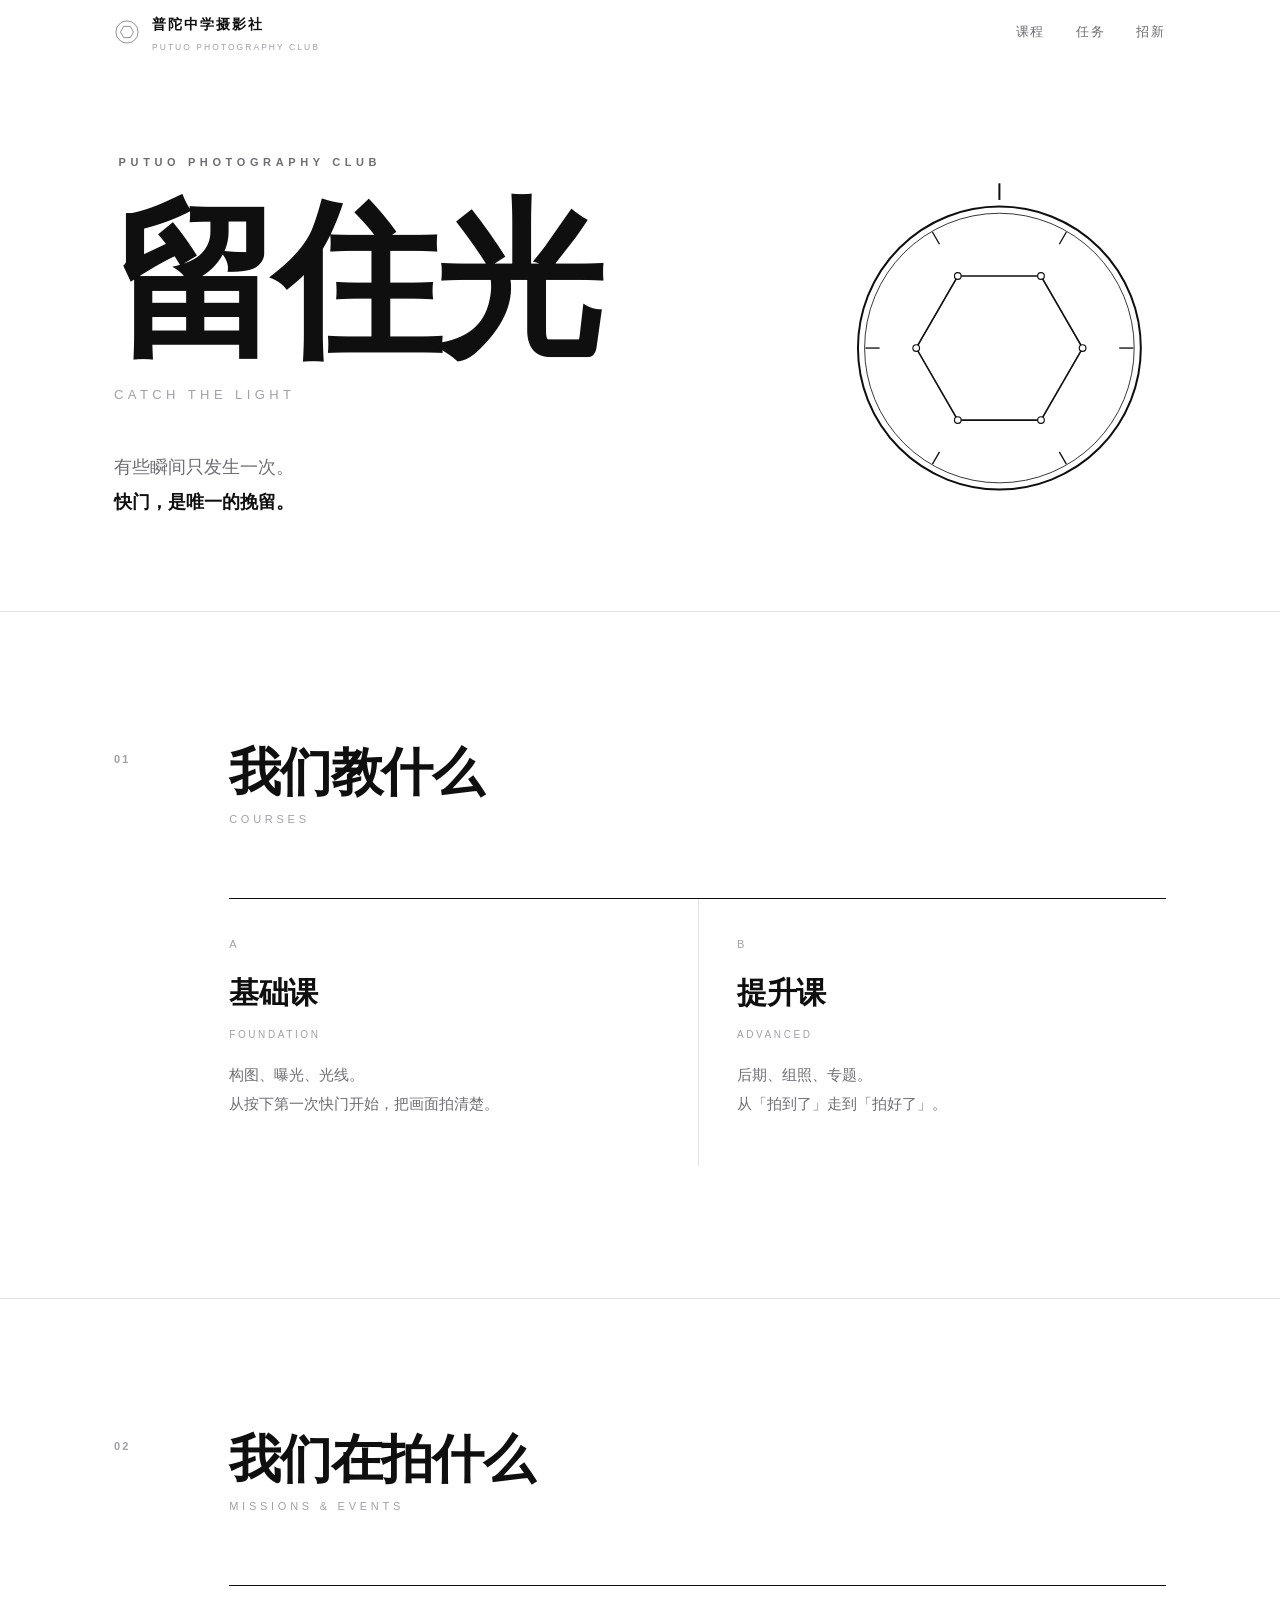
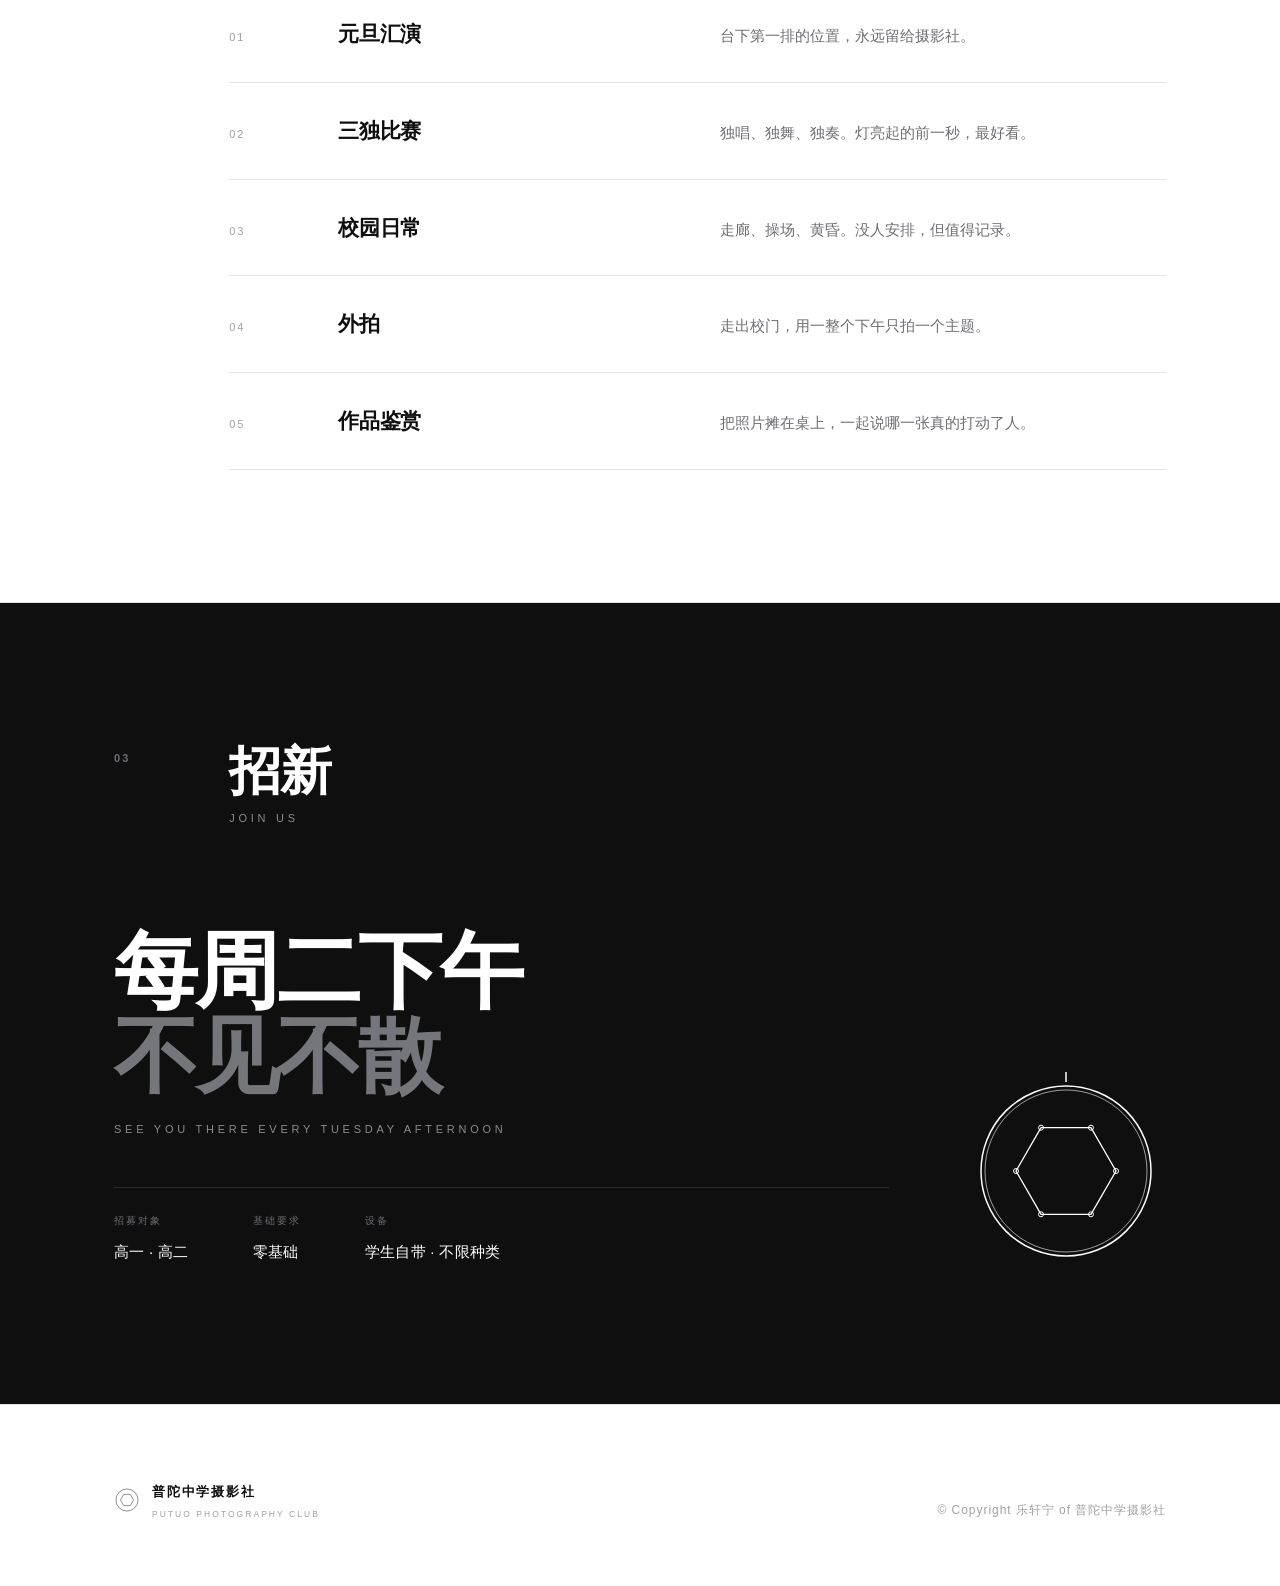
==== aaa.html @ 0f99c219 "Add files via upload" ====
<!DOCTYPE html>
<html lang="zh-CN">
<head>
<meta charset="UTF-8">
<meta name="viewport" content="width=device-width, initial-scale=1">
<title>普陀中学摄影社 — 留住光</title>
<meta name="description" content="普陀中学摄影社 2026 招新。零基础可加入，每周二下午，不见不散。">
<link rel="icon" href="data:image/svg+xml,%3Csvg xmlns='http://www.w3.org/2000/svg' viewBox='0 0 100 100'%3E%3Cg fill='none' stroke='%23000' stroke-width='5'%3E%3Ccircle cx='50' cy='50' r='42'/%3E%3Cpath d='M50 26 L71 38 L71 62 L50 74 L29 62 L29 38 Z'/%3E%3C/g%3E%3C/svg%3E">
<style>
/* ============================================================
   普陀中学摄影社 — 单文件站点
   设计系统：细线 / 黑白 / 字距 / 六边形光孔
   ============================================================ */

:root{
  --ink:#0f0f0f;
  --paper:#ffffff;
  --muted:#6e6e73;
  --faint:#a1a1a6;
  --line:#e3e3e5;

  --pad: clamp(20px, 5vw, 64px);
  --maxw: 1180px;

  --ease: cubic-bezier(.22,.61,.24,1);
}

*,*::before,*::after{ margin:0; padding:0; box-sizing:border-box; }

html{
  -webkit-text-size-adjust:100%;
  scroll-behavior:smooth;
}
section[id]{ scroll-margin-top:64px; }

body{
  background:var(--paper);
  color:var(--ink);
  font-family:-apple-system, BlinkMacSystemFont, "SF Pro Display", "PingFang SC",
              "Helvetica Neue", "Hiragino Sans GB", "Microsoft YaHei", sans-serif;
  font-size:16px;
  line-height:1.7;
  -webkit-font-smoothing:antialiased;
  text-rendering:optimizeLegibility;
  overflow-x:hidden;
}

::selection{ background:var(--ink); color:var(--paper); }

a{ color:inherit; text-decoration:none; }
img{ display:block; max-width:100%; }

/* ---------- 通用容器 ---------- */
.wrap{
  width:100%;
  max-width:var(--maxw);
  margin:0 auto;
  padding:0 var(--pad);
}

/* ---------- 顶部导航 ---------- */
.nav{
  position:fixed; inset:0 0 auto 0; z-index:100;
  background:rgba(255,255,255,.82);
  backdrop-filter:saturate(180%) blur(14px);
  -webkit-backdrop-filter:saturate(180%) blur(14px);
  border-bottom:1px solid transparent;
  transition:border-color .4s var(--ease), background .4s var(--ease);
}
.nav.is-scrolled{ border-bottom-color:var(--line); }

.nav-inner{
  max-width:var(--maxw); margin:0 auto;
  padding:0 var(--pad);
  height:64px;
  display:flex; align-items:center; justify-content:space-between; gap:24px;
}

.brand{ display:flex; align-items:center; gap:12px; }
.brand svg{ width:26px; height:26px; flex:0 0 auto; }
.brand .name{
  font-size:14px; font-weight:600; letter-spacing:.14em;
}
.brand .sub{
  display:block; font-size:8.5px; letter-spacing:.24em;
  color:var(--faint); text-transform:uppercase; margin-top:3px; font-weight:500;
}

.nav-links{ display:flex; gap:clamp(18px,2.4vw,36px); }
.nav-links a{
  font-size:13px; letter-spacing:.14em; color:var(--muted);
  padding:6px 0; position:relative; transition:color .3s var(--ease);
}
.nav-links a::after{
  content:""; position:absolute; left:0; bottom:0;
  width:100%; height:1px; background:var(--ink);
  transform:scaleX(0); transform-origin:right;
  transition:transform .45s var(--ease);
}
.nav-links a:hover{ color:var(--ink); }
.nav-links a:hover::after{ transform:scaleX(1); transform-origin:left; }

.menu-btn{
  display:none; width:40px; height:40px; margin-right:-8px;
  background:none; border:0; cursor:pointer; position:relative;
}
.menu-btn span{
  position:absolute; left:10px; width:20px; height:1px; background:var(--ink);
  transition:transform .4s var(--ease), opacity .3s var(--ease);
}
.menu-btn span:nth-child(1){ top:16px; }
.menu-btn span:nth-child(2){ top:23px; }
.menu-btn[aria-expanded="true"] span:nth-child(1){ transform:translateY(3.5px) rotate(45deg); }
.menu-btn[aria-expanded="true"] span:nth-child(2){ transform:translateY(-3.5px) rotate(-45deg); }

.mobile-menu{
  display:none; border-top:1px solid var(--line); background:var(--paper);
}
.mobile-menu a{
  display:block; padding:16px var(--pad);
  font-size:15px; letter-spacing:.12em;
  border-bottom:1px solid var(--line);
}
.mobile-menu.is-open{ display:block; }

/* ---------- 首屏 ---------- */
.hero{
  padding-top:clamp(120px, 17vh, 190px);
  padding-bottom:clamp(64px, 10vh, 120px);
  position:relative;
}
.hero-grid{
  display:grid;
  grid-template-columns:minmax(0,1fr) auto;
  align-items:center;
  gap:clamp(24px, 5vw, 72px);
}

.eyebrow{
  font-size:11px; letter-spacing:.42em; text-transform:uppercase;
  color:var(--muted); font-weight:600; padding-left:.42em;
  margin-bottom:clamp(20px,3vw,32px);
}

h1{
  font-size:clamp(64px, 13.5vw, 168px);
  line-height:.92;
  letter-spacing:-.035em;
  font-weight:600;
  margin-left:-.02em;
}

.hero-en{
  margin-top:clamp(16px,2.4vw,26px);
  font-size:clamp(11px,1.3vw,13px);
  letter-spacing:.34em; text-transform:uppercase;
  color:var(--faint); font-weight:500;
}

.hero-desc{
  margin-top:clamp(28px,4vw,44px);
  font-size:clamp(15px,1.6vw,18px);
  line-height:1.95; color:var(--muted);
  max-width:26em;
}
.hero-desc strong{ color:var(--ink); font-weight:600; }

/* 光孔图形 */
.aperture{
  width:clamp(200px, 26vw, 340px);
  height:clamp(200px, 26vw, 340px);
  flex:0 0 auto;
  color:var(--ink);
  will-change:transform;
}
.aperture svg{ width:100%; height:100%; display:block; }

/* ---------- 分节 ---------- */
.sec{
  padding:clamp(72px, 11vw, 132px) 0;
  border-top:1px solid var(--line);
}
.sec-head{
  display:grid;
  grid-template-columns:clamp(48px,6vw,88px) minmax(0,1fr);
  gap:clamp(16px,3vw,40px);
  align-items:start;
  margin-bottom:clamp(40px,6vw,72px);
}
.sec-num{
  font-size:11px; letter-spacing:.2em; color:var(--faint);
  font-weight:600; padding-top:.55em;
}
h2{
  font-size:clamp(30px, 4.4vw, 52px);
  line-height:1.08;
  letter-spacing:-.025em;
  font-weight:600;
}
h2 .en{
  display:block; margin-top:14px;
  font-size:11px; letter-spacing:.34em; text-transform:uppercase;
  color:var(--faint); font-weight:500;
}

.sec-body{
  display:grid;
  grid-template-columns:clamp(48px,6vw,88px) minmax(0,1fr);
  gap:clamp(16px,3vw,40px);
}
.sec-body > .content{ max-width:none; }
.content p{ max-width:38em; }

p{ color:var(--muted); }

/* 课程 —— 两栏 */
.courses{
  display:grid; grid-template-columns:repeat(2,minmax(0,1fr));
  gap:0;
  border-top:1px solid var(--ink);
}
.course{ padding:clamp(24px,3vw,36px) clamp(20px,3vw,40px) clamp(32px,4vw,48px) 0; }
.course + .course{ border-left:1px solid var(--line); padding-left:clamp(20px,3vw,40px); }
.course .idx{ font-size:11px; letter-spacing:.2em; color:var(--faint); }
.course h3{
  font-size:clamp(22px,2.8vw,30px); font-weight:600;
  letter-spacing:-.015em; margin-top:14px;
}
.course .en{
  display:block; margin-top:8px; font-size:10px; letter-spacing:.26em;
  text-transform:uppercase; color:var(--faint);
}
.course p{ margin-top:18px; font-size:15px; line-height:1.9; max-width:24em; }

/* 任务与活动 —— 列表 */
.list{ border-top:1px solid var(--ink); }
.list-item{
  display:grid;
  grid-template-columns:clamp(40px,6vw,80px) minmax(0,1.1fr) minmax(0,1.4fr);
  gap:clamp(12px,3vw,32px);
  align-items:baseline;
  padding:clamp(20px,2.6vw,30px) 0;
  border-bottom:1px solid var(--line);
  transition:padding-left .45s var(--ease);
}
.list-item:hover{ padding-left:10px; }
.list-item .n{ font-size:11px; letter-spacing:.18em; color:var(--faint); }
.list-item .t{ font-size:clamp(17px,2vw,21px); font-weight:600; letter-spacing:-.01em; }
.list-item .d{ font-size:14.5px; line-height:1.85; color:var(--muted); }

/* ---------- 招新（反白） ---------- */
.join{
  background:var(--ink); color:var(--paper);
  padding:clamp(80px,12vw,140px) 0;
}
.join .sec-num{ color:#6c6c72; }
.join h2{ color:var(--paper); }
.join .en{ color:#8b8b91; }
.join-inner{
  display:grid; grid-template-columns:minmax(0,1fr) auto;
  gap:clamp(32px,6vw,80px); align-items:end;
}
.join-big{
  font-size:clamp(40px,7vw,84px);
  line-height:1.02; letter-spacing:-.03em; font-weight:600;
  margin-top:clamp(20px,3vw,32px);
}
.join-big .dim{ color:#75757c; }
.join-en{
  margin-top:20px; font-size:11px; letter-spacing:.34em;
  text-transform:uppercase; color:#8b8b91;
}
.join-meta{
  margin-top:clamp(32px,5vw,48px);
  display:flex; gap:clamp(28px,5vw,64px); flex-wrap:wrap;
  border-top:1px solid #2a2a2e; padding-top:24px;
}
.join-meta .k{ font-size:10px; letter-spacing:.2em; color:#6c6c72; margin-bottom:10px; }
.join-meta .v{ font-size:15px; letter-spacing:.02em; }

.join-mark{ width:clamp(120px,16vw,200px); opacity:.9; }
.join-mark svg{ width:100%; height:auto; display:block; }

/* ---------- 页脚 ---------- */
.foot{
  padding:clamp(48px,7vw,72px) 0 clamp(40px,6vw,64px);
  border-top:1px solid var(--line);
}
.foot-inner{
  display:flex; justify-content:space-between; align-items:flex-end; gap:32px; flex-wrap:wrap;
}
.foot .brand .name{ font-size:13px; }
.foot .legal{
  text-align:right; font-size:12px; letter-spacing:.08em;
  color:var(--faint); line-height:1.9;
}

/* ---------- 滚动显现 ---------- */
.reveal{
  opacity:0; transform:translateY(22px);
  transition:opacity .9s var(--ease), transform .9s var(--ease);
}
.reveal.is-in{ opacity:1; transform:none; }

/* ---------- 响应式 ---------- */
@media (max-width: 900px){
  .hero-grid{ grid-template-columns:1fr; }
  .aperture{ width:clamp(150px,40vw,220px); height:clamp(150px,40vw,220px); order:-1; margin-bottom:8px; }
  .courses{ grid-template-columns:1fr; }
  .course + .course{ border-left:0; border-top:1px solid var(--line); padding-left:0; }
  .join-inner{ grid-template-columns:1fr; }
  .join-mark{ display:none; }
}

@media (max-width: 720px){
  .nav-links{ display:none; }
  .join-meta{ flex-direction:column; gap:20px; }
  .join-meta > div{ display:flex; align-items:baseline; gap:14px; }
  .join-meta .k{ margin-bottom:0; min-width:64px; }
  .menu-btn{ display:block; }
  .sec-head,.sec-body{ grid-template-columns:1fr; gap:14px; }
  .sec-num{ padding-top:0; }
  .list-item{ grid-template-columns:40px minmax(0,1fr); }
  .list-item .d{ grid-column:2; }
  .foot-inner{ flex-direction:column; align-items:flex-start; }
  .foot .legal{ text-align:left; }
}

@media (prefers-reduced-motion: reduce){
  html{ scroll-behavior:auto; }
  *,*::before,*::after{ animation:none !important; transition:none !important; }
  .reveal{ opacity:1; transform:none; }
}
</style>
</head>
<body>

<!-- ================= 导航 ================= -->
<header class="nav" id="nav">
  <div class="nav-inner">
    <a class="brand" href="#top" aria-label="返回顶部">
      <svg viewBox="0 0 400 400" fill="none" stroke="currentColor" stroke-width="7" aria-hidden="true">
        <circle cx="200" cy="200" r="170"/>
        <path d="M300 200 L250 286.6 L150 286.6 L100 200 L150 113.4 L250 113.4 Z"/>
      </svg>
      <span>
        <span class="name">普陀中学摄影社</span>
        <span class="sub">Putuo Photography Club</span>
      </span>
    </a>

    <nav class="nav-links" aria-label="主导航">
      <a href="#courses">课程</a>
      <a href="#missions">任务</a>
      <a href="#join">招新</a>
    </nav>

    <button class="menu-btn" id="menuBtn" aria-expanded="false" aria-label="打开菜单">
      <span></span><span></span>
    </button>
  </div>
  <div class="mobile-menu" id="mobileMenu">
    <a href="#courses">课程</a>
    <a href="#missions">任务</a>
    <a href="#join">招新</a>
  </div>
</header>

<main id="top">

  <!-- ================= 首屏 ================= -->
  <section class="hero">
    <div class="wrap">
      <div class="hero-grid">
        <div>
          <div class="eyebrow">Putuo Photography Club</div>
          <h1>留住光</h1>
          <div class="hero-en">Catch the Light</div>
          <p class="hero-desc">
            有些瞬间只发生一次。<br>
            <strong>快门，是唯一的挽留。</strong>
          </p>
        </div>

        <div class="aperture" id="aperture" aria-hidden="true">
          <svg viewBox="0 0 400 400" fill="none" stroke="currentColor">
            <g transform="translate(0,14)">
              <circle cx="200" cy="200" r="170" stroke-width="2.4"/>
              <circle cx="200" cy="200" r="162" stroke-width="1"/>
              <line x1="361" y1="200" x2="344" y2="200" stroke-width="1.6"/>
              <line x1="280.5" y1="339.43" x2="272" y2="324.71" stroke-width="1.6"/>
              <line x1="119.5" y1="339.43" x2="128" y2="324.71" stroke-width="1.6"/>
              <line x1="39" y1="200" x2="56" y2="200" stroke-width="1.6"/>
              <line x1="119.5" y1="60.57" x2="128" y2="75.29" stroke-width="1.6"/>
              <line x1="280.5" y1="60.57" x2="272" y2="75.29" stroke-width="1.6"/>
              <path d="M300 200 L250 286.6 L150 286.6 L100 200 L150 113.4 L250 113.4 Z" stroke-width="2"/>
              <circle cx="300" cy="200" r="4" stroke-width="1.4" fill="#fff"/>
              <circle cx="250" cy="286.6" r="4" stroke-width="1.4" fill="#fff"/>
              <circle cx="150" cy="286.6" r="4" stroke-width="1.4" fill="#fff"/>
              <circle cx="100" cy="200" r="4" stroke-width="1.4" fill="#fff"/>
              <circle cx="150" cy="113.4" r="4" stroke-width="1.4" fill="#fff"/>
              <circle cx="250" cy="113.4" r="4" stroke-width="1.4" fill="#fff"/>
              <line x1="200" y1="2" x2="200" y2="22" stroke-width="2.4"/>
            </g>
          </svg>
        </div>
      </div>
    </div>
  </section>

  <!-- ================= 01 课程 ================= -->
  <section class="sec" id="courses">
    <div class="wrap">
      <div class="sec-head reveal">
        <div class="sec-num">01</div>
        <h2>我们教什么<span class="en">Courses</span></h2>
      </div>

      <div class="sec-body">
        <div></div>
        <div class="content">
          <div class="courses reveal">
            <div class="course">
              <div class="idx">A</div>
              <h3>基础课</h3>
              <span class="en">Foundation</span>
              <p>构图、曝光、光线。<br>从按下第一次快门开始，把画面拍清楚。</p>
            </div>
            <div class="course">
              <div class="idx">B</div>
              <h3>提升课</h3>
              <span class="en">Advanced</span>
              <p>后期、组照、专题。<br>从「拍到了」走到「拍好了」。</p>
            </div>
          </div>
        </div>
      </div>
    </div>
  </section>

  <!-- ================= 02 任务与活动 ================= -->
  <section class="sec" id="missions">
    <div class="wrap">
      <div class="sec-head reveal">
        <div class="sec-num">02</div>
        <h2>我们在拍什么<span class="en">Missions &amp; Events</span></h2>
      </div>

      <div class="sec-body">
        <div></div>
        <div class="content">
          <div class="list reveal">
            <div class="list-item">
              <div class="n">01</div>
              <div class="t">元旦汇演</div>
              <div class="d">台下第一排的位置，永远留给摄影社。</div>
            </div>
            <div class="list-item">
              <div class="n">02</div>
              <div class="t">三独比赛</div>
              <div class="d">独唱、独舞、独奏。灯亮起的前一秒，最好看。</div>
            </div>
            <div class="list-item">
              <div class="n">03</div>
              <div class="t">校园日常</div>
              <div class="d">走廊、操场、黄昏。没人安排，但值得记录。</div>
            </div>
            <div class="list-item">
              <div class="n">04</div>
              <div class="t">外拍</div>
              <div class="d">走出校门，用一整个下午只拍一个主题。</div>
            </div>
            <div class="list-item">
              <div class="n">05</div>
              <div class="t">作品鉴赏</div>
              <div class="d">把照片摊在桌上，一起说哪一张真的打动了人。</div>
            </div>
          </div>
        </div>
      </div>
    </div>
  </section>

  <!-- ================= 招新 ================= -->
  <section class="sec join" id="join">
    <div class="wrap">
      <div class="sec-head reveal">
        <div class="sec-num">03</div>
        <h2>招新<span class="en">Join Us</span></h2>
      </div>

      <div class="join-inner">
        <div class="reveal">
          <div class="join-big">
            每周二下午<br>
            <span class="dim">不见不散</span>
          </div>
          <div class="join-en">See you there every Tuesday afternoon</div>

          <div class="join-meta">
            <div>
              <div class="k">招募对象</div>
              <div class="v">高一 · 高二</div>
            </div>
            <div>
              <div class="k">基础要求</div>
              <div class="v">零基础</div>
            </div>
            <div>
              <div class="k">设备</div>
              <div class="v">学生自带 · 不限种类</div>
            </div>
          </div>
        </div>

        <div class="join-mark reveal" aria-hidden="true">
          <svg viewBox="0 0 400 400" fill="none" stroke="currentColor">
            <g transform="translate(0,14)">
              <circle cx="200" cy="200" r="170" stroke-width="3"/>
              <circle cx="200" cy="200" r="162" stroke-width="1.2"/>
              <path d="M300 200 L250 286.6 L150 286.6 L100 200 L150 113.4 L250 113.4 Z" stroke-width="2.6"/>
              <circle cx="300" cy="200" r="5" stroke-width="2"/>
              <circle cx="250" cy="286.6" r="5" stroke-width="2"/>
              <circle cx="150" cy="286.6" r="5" stroke-width="2"/>
              <circle cx="100" cy="200" r="5" stroke-width="2"/>
              <circle cx="150" cy="113.4" r="5" stroke-width="2"/>
              <circle cx="250" cy="113.4" r="5" stroke-width="2"/>
              <line x1="200" y1="2" x2="200" y2="22" stroke-width="3"/>
            </g>
          </svg>
        </div>
      </div>
    </div>
  </section>

</main>

<!-- ================= 页脚 ================= -->
<footer class="foot">
  <div class="wrap foot-inner">
    <a class="brand" href="#top">
      <svg viewBox="0 0 400 400" fill="none" stroke="currentColor" stroke-width="7" aria-hidden="true">
        <circle cx="200" cy="200" r="170"/>
        <path d="M300 200 L250 286.6 L150 286.6 L100 200 L150 113.4 L250 113.4 Z"/>
      </svg>
      <span>
        <span class="name">普陀中学摄影社</span>
        <span class="sub">Putuo Photography Club</span>
      </span>
    </a>
    <div class="legal">
      ©️ Copyright 乐轩宁 of 普陀中学摄影社
    </div>
  </div>
</footer>

<script>
(function () {
  'use strict';

  var reduce = window.matchMedia('(prefers-reduced-motion: reduce)').matches;

  /* ---------- 1. 导航滚动状态 ---------- */
  var nav = document.getElementById('nav');
  var lastY = -1;
  function onScrollNav() {
    var y = window.scrollY || window.pageYOffset;
    if (y === lastY) return;
    lastY = y;
    nav.classList.toggle('is-scrolled', y > 8);
  }

  /* ---------- 2. 光孔随滚动缓慢转动（对焦感） ---------- */
  var aperture = document.getElementById('aperture');
  function onScrollAperture() {
    if (!aperture || reduce) return;
    var y = window.scrollY || window.pageYOffset;
    var rot = Math.min(y * 0.06, 36);
    aperture.style.transform = 'rotate(' + rot.toFixed(2) + 'deg)';
  }

  var ticking = false;
  window.addEventListener('scroll', function () {
    if (ticking) return;
    ticking = true;
    window.requestAnimationFrame(function () {
      onScrollNav();
      onScrollAperture();
      ticking = false;
    });
  }, { passive: true });
  onScrollNav();
  onScrollAperture();

  /* ---------- 3. 滚动显现 ---------- */
  var items = Array.prototype.slice.call(document.querySelectorAll('.reveal'));

  if (reduce || !('IntersectionObserver' in window)) {
    items.forEach(function (el) { el.classList.add('is-in'); });
  } else {
    var io = new IntersectionObserver(function (entries) {
      entries.forEach(function (entry) {
        if (!entry.isIntersecting) return;
        var el = entry.target;
        // 同组元素依次入场
        var siblings = Array.prototype.slice.call(
          el.parentNode.querySelectorAll(':scope > .reveal')
        );
        var i = Math.max(siblings.indexOf(el), 0);
        el.style.transitionDelay = Math.min(i * 70, 350) + 'ms';
        el.classList.add('is-in');
        io.unobserve(el);
      });
    }, { rootMargin: '0px 0px -8% 0px', threshold: 0.08 });

    items.forEach(function (el) { io.observe(el); });
  }

  /* ---------- 4. 移动端菜单 ---------- */
  var btn = document.getElementById('menuBtn');
  var menu = document.getElementById('mobileMenu');

  function closeMenu() {
    btn.setAttribute('aria-expanded', 'false');
    menu.classList.remove('is-open');
  }

  btn.addEventListener('click', function () {
    var open = btn.getAttribute('aria-expanded') === 'true';
    btn.setAttribute('aria-expanded', String(!open));
    menu.classList.toggle('is-open', !open);
  });

  menu.addEventListener('click', function (e) {
    if (e.target.tagName === 'A') closeMenu();
  });

  document.addEventListener('keydown', function (e) {
    if (e.key === 'Escape') closeMenu();
  });

  window.addEventListener('resize', function () {
    if (window.innerWidth > 720) closeMenu();
  });

  /* ---------- 5. 锚点平滑滚动（兼容不支持 scroll-behavior 的浏览器） ---------- */
  if (!('scrollBehavior' in document.documentElement.style)) {
    document.querySelectorAll('a[href^="#"]').forEach(function (a) {
      a.addEventListener('click', function (e) {
        var id = a.getAttribute('href');
        if (id.length < 2) return;
        var target = document.querySelector(id);
        if (!target) return;
        e.preventDefault();
        window.scrollTo(0, target.getBoundingClientRect().top + window.pageYOffset - 64);
      });
    });
  }
})();
</script>
</body>
</html>
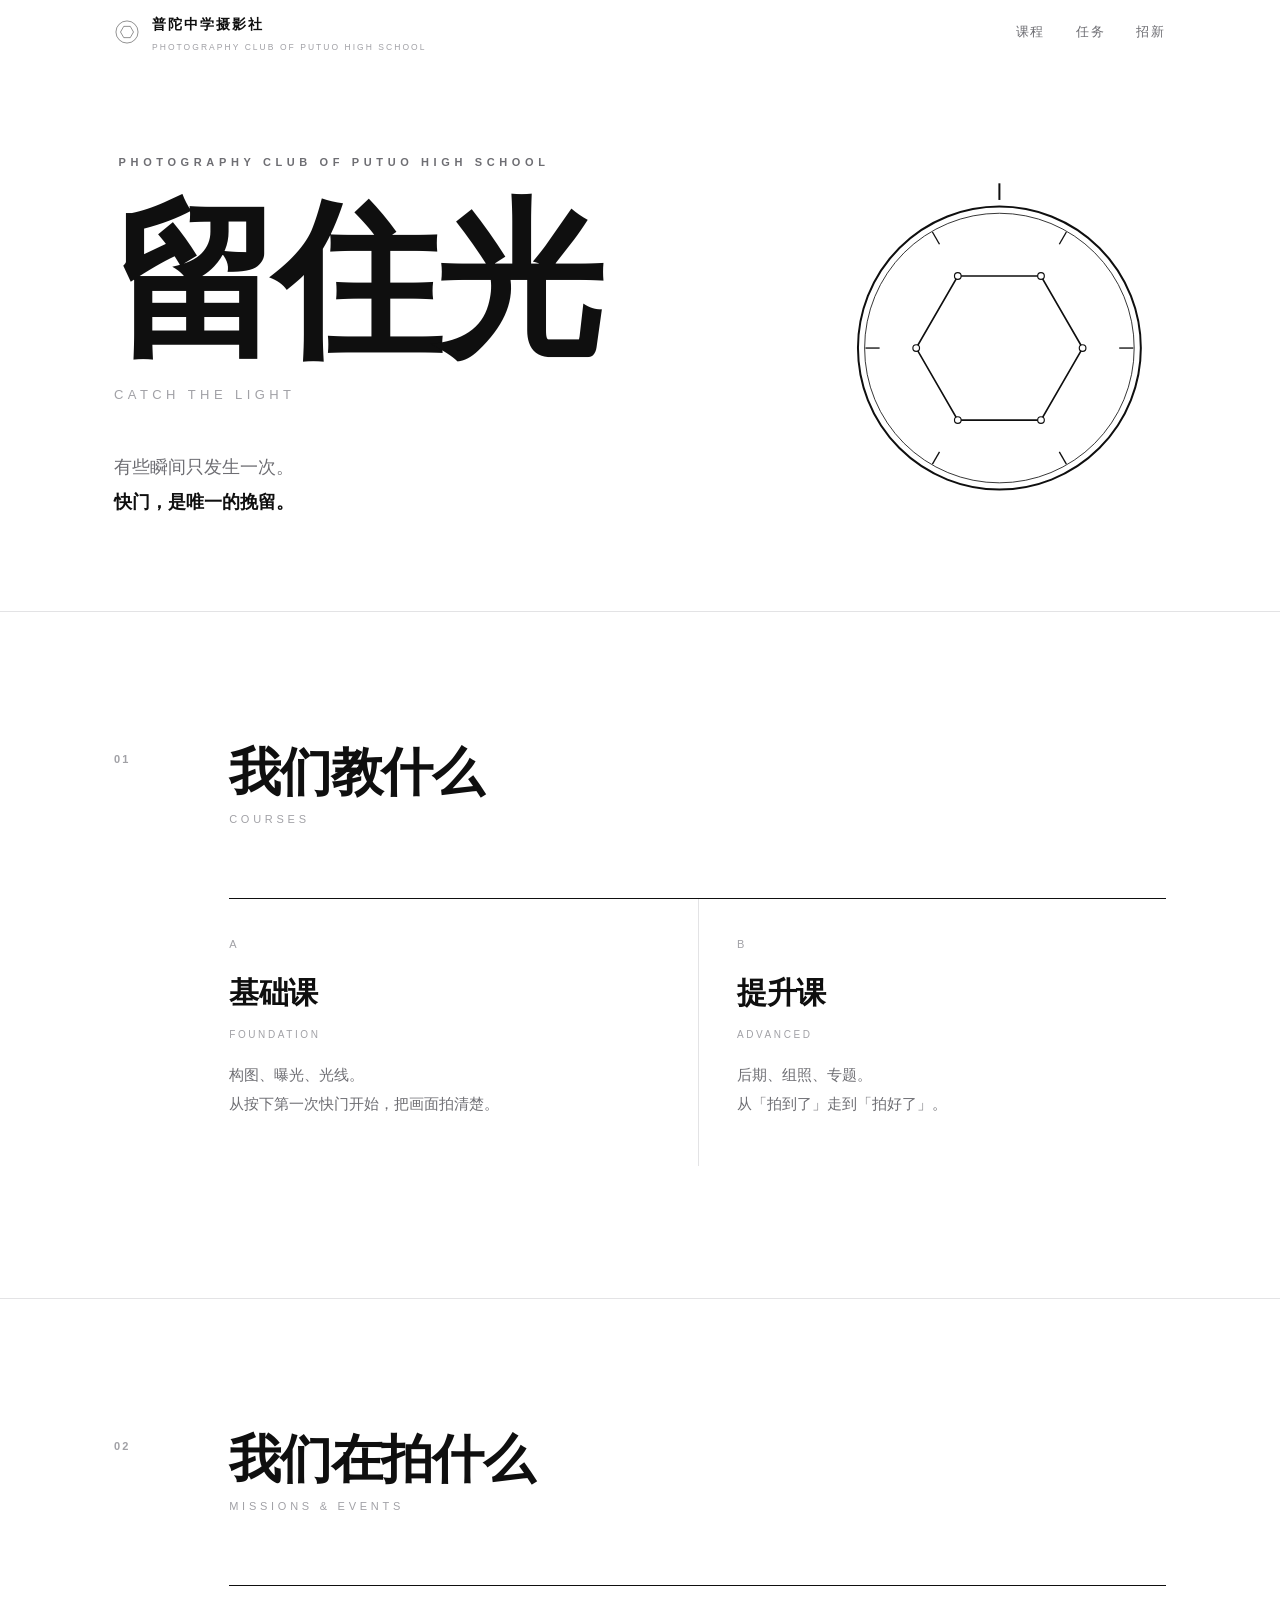
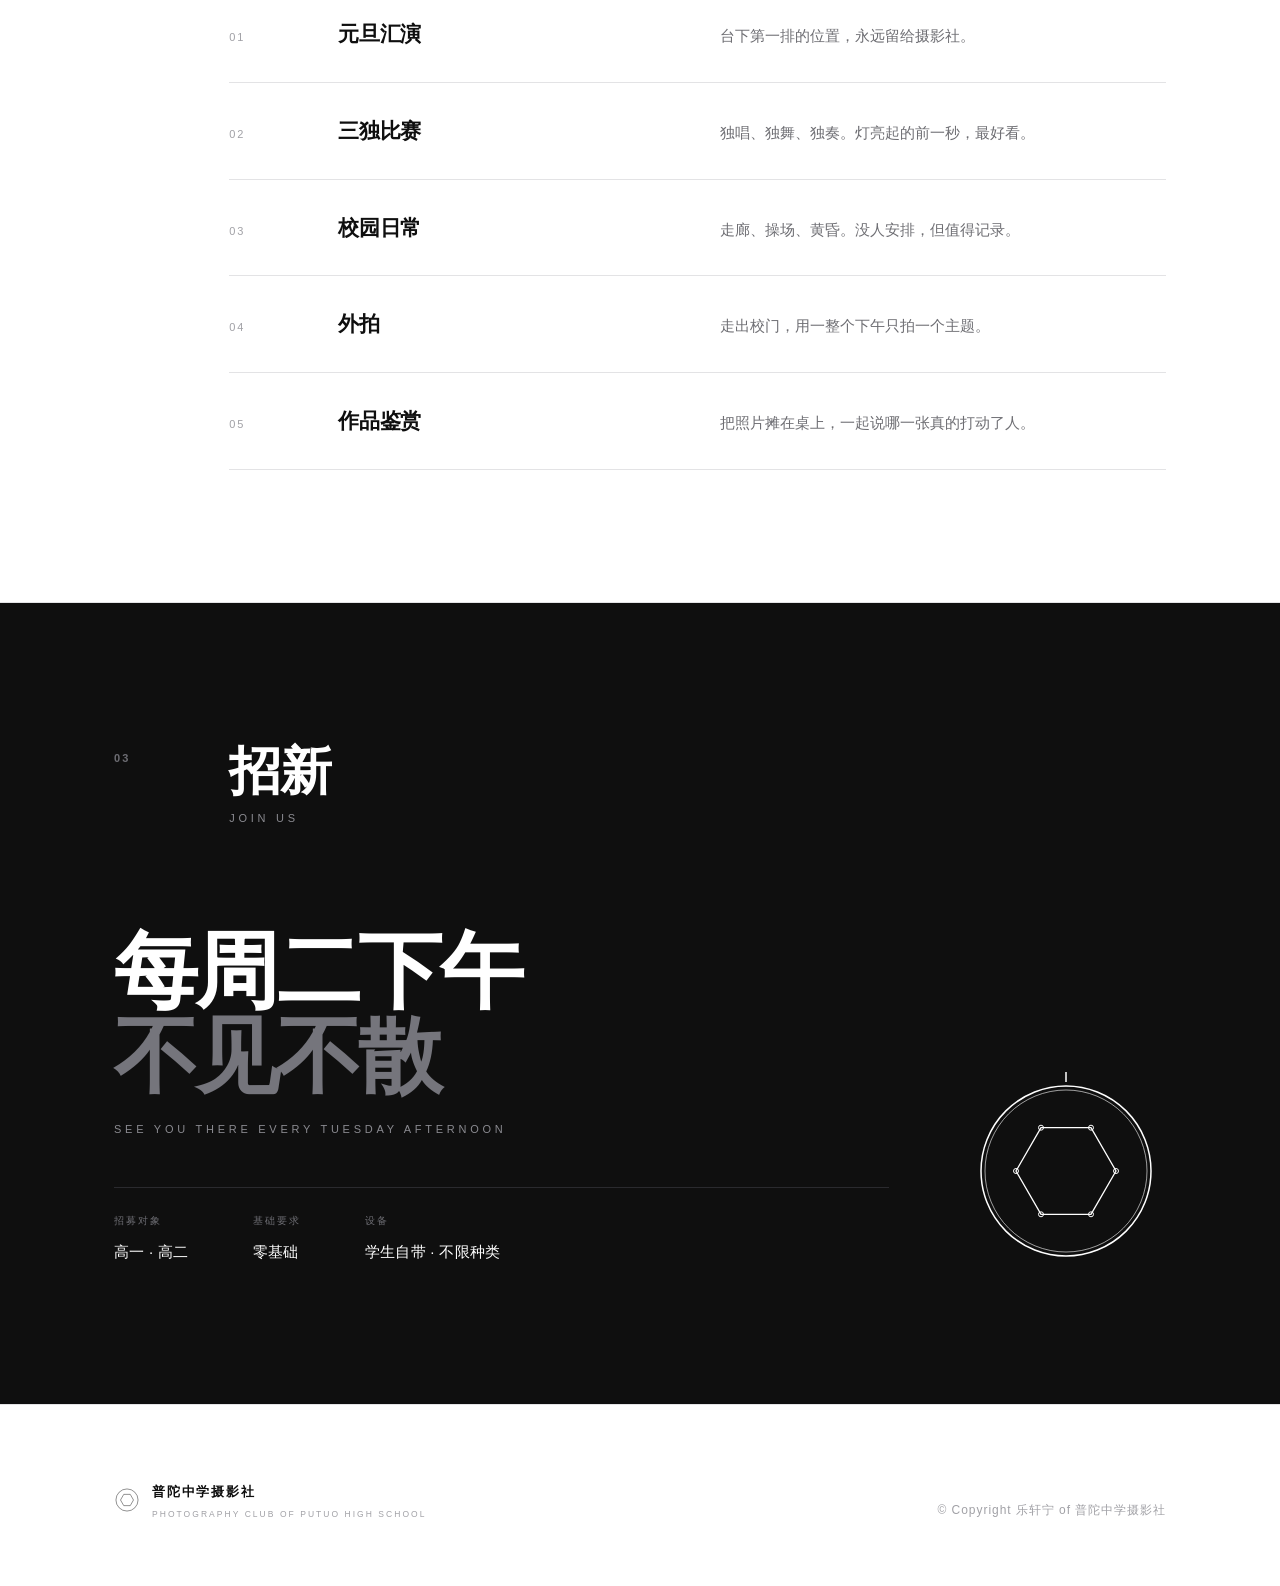
==== commit 305ad042: "Add files via upload" ====
--- a/aaa.html
+++ b/aaa.html
@@ -345,7 +345,7 @@
       </svg>
       <span>
         <span class="name">普陀中学摄影社</span>
-        <span class="sub">Putuo Photography Club</span>
+        <span class="sub">Photography Club of Putuo High School</span>
       </span>
     </a>
 
@@ -373,7 +373,7 @@
     <div class="wrap">
       <div class="hero-grid">
         <div>
-          <div class="eyebrow">Putuo Photography Club</div>
+          <div class="eyebrow">Photography Club of Putuo High School</div>
           <h1>留住光</h1>
           <div class="hero-en">Catch the Light</div>
           <p class="hero-desc">
@@ -545,7 +545,7 @@
       </svg>
       <span>
         <span class="name">普陀中学摄影社</span>
-        <span class="sub">Putuo Photography Club</span>
+        <span class="sub">Photography Club of Putuo High School</span>
       </span>
     </a>
     <div class="legal">
